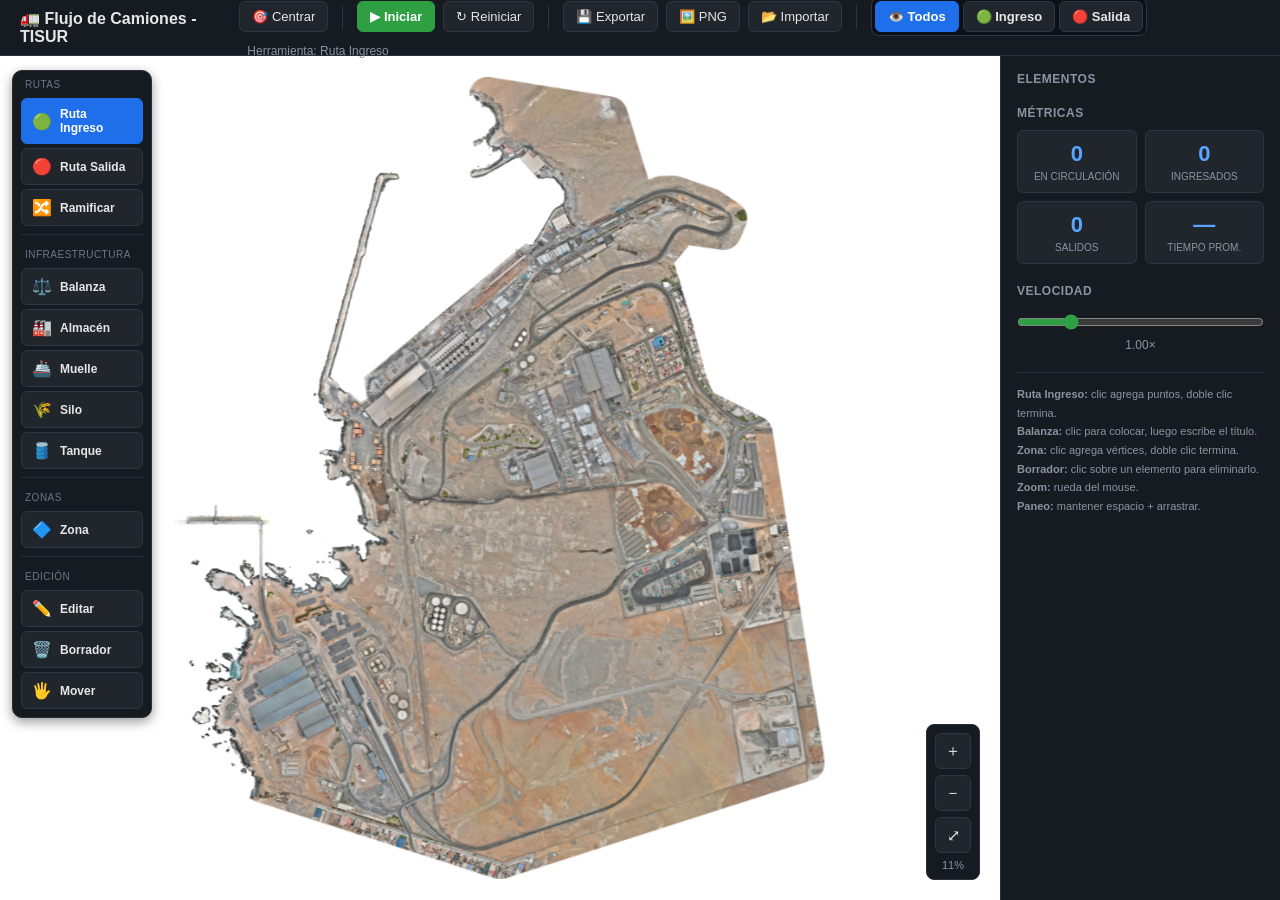
==== index.html @ d6eeb7cb "Add files via upload" ====
<!DOCTYPE html>
<html lang="es">
<head>
  <meta charset="UTF-8" />
  <title>Simulación Flujo de Camiones - TISUR</title>
  <link rel="stylesheet" href="style.css" />
</head>
<body>

  <!-- ==================== BARRA SUPERIOR ==================== -->
  <header class="barra">
    <h1>🚛 Flujo de Camiones - TISUR</h1>

    <div class="acciones">
      <button id="btn-reset-vista" title="Centrar vista">🎯 Centrar</button>
      <span class="sep"></span>
      <button id="btn-sim-play" class="primario">▶ Iniciar</button>
      <button id="btn-sim-reset">↻ Reiniciar</button>
      <span class="sep"></span>
      <button id="btn-exportar" title="Exportar a JSON">💾 Exportar</button>
      <button id="btn-exportar-png" title="Exportar como imagen PNG (calidad completa)">🖼️ PNG</button>
      <button id="btn-importar" title="Importar desde JSON">📂 Importar</button>
      <input type="file" id="input-importar" accept=".json" hidden />
      <span class="sep"></span>
      <div class="filtros-rutas">
        <button class="filtro-btn activo" data-filtro="todos" title="Mostrar todas las rutas">
          👁️ Todos
        </button>
        <button class="filtro-btn" data-filtro="ingreso" title="Solo rutas de ingreso">
          🟢 Ingreso
        </button>
        <button class="filtro-btn" data-filtro="salida" title="Solo rutas de salida">
          🔴 Salida
        </button>
      </div>
      <span id="info-modo">Herramienta: Ruta Ingreso</span>
    </div>
  </header>

  <!-- ==================== PALETA IZQUIERDA ==================== -->
  <aside class="paleta" id="paleta">
    <div class="grupo-paleta">
      <div class="grupo-titulo">Rutas</div>
      <button class="herramienta activa" data-tool="ruta-ingreso" title="Dibujar ruta de ingreso">
        <span class="icono">🟢</span>
        <span class="nombre">Ruta Ingreso</span>
      </button>
      <button class="herramienta" data-tool="ruta-salida" title="Dibujar ruta de salida">
        <span class="icono">🔴</span>
        <span class="nombre">Ruta Salida</span>
      </button>
      <button class="herramienta" data-tool="ramificar" title="Ramificar ruta existente">
        <span class="icono">🔀</span>
        <span class="nombre">Ramificar</span>
      </button>
    </div>

    <div class="grupo-paleta">
      <div class="grupo-titulo">Infraestructura</div>
      <button class="herramienta" data-tool="balanza" title="Balanza de pesaje">
        <span class="icono">⚖️</span>
        <span class="nombre">Balanza</span>
      </button>
      <button class="herramienta" data-tool="almacen" title="Almacén">
        <span class="icono">🏭</span>
        <span class="nombre">Almacén</span>
      </button>
      <button class="herramienta" data-tool="muelle" title="Muelle">
        <span class="icono">🚢</span>
        <span class="nombre">Muelle</span>
      </button>
      <button class="herramienta" data-tool="silo" title="Silo">
        <span class="icono">🌾</span>
        <span class="nombre">Silo</span>
      </button>
      <button class="herramienta" data-tool="tanque" title="Tanque cilíndrico">
        <span class="icono">🛢️</span>
        <span class="nombre">Tanque</span>
      </button>
    </div>

    <div class="grupo-paleta">
      <div class="grupo-titulo">Zonas</div>
      <button class="herramienta" data-tool="zona" title="Dibujar zona (polígono)">
        <span class="icono">🔷</span>
        <span class="nombre">Zona</span>
      </button>
    </div>

    <div class="grupo-paleta">
      <div class="grupo-titulo">Edición</div>
      <button class="herramienta" data-tool="editar" title="Editar vértices">
        <span class="icono">✏️</span>
        <span class="nombre">Editar</span>
      </button>
      <button class="herramienta" data-tool="borrador" title="Borrar elemento">
        <span class="icono">🗑️</span>
        <span class="nombre">Borrador</span>
      </button>
      <button class="herramienta" data-tool="mover" title="Mover vista">
        <span class="icono">🖐️</span>
        <span class="nombre">Mover</span>
      </button>
    </div>
  </aside>

  <!-- ==================== ÁREA DE TRABAJO ==================== -->
  <main class="escenario" id="escenario">
    <div class="mundo" id="mundo">
      <img id="layout" src="layout.jpg" alt="Layout TISUR" draggable="false" />
      <svg id="capa-svg" xmlns="http://www.w3.org/2000/svg"></svg>
    </div>

    <div class="zoom-controles">
      <button id="zoom-in">＋</button>
      <button id="zoom-out">－</button>
      <button id="zoom-fit">⤢</button>
      <span id="zoom-nivel">100%</span>
    </div>
  </main>

  <!-- ==================== PANEL DERECHO ==================== -->
  <aside class="panel">
    <h2>Elementos</h2>
    <ul id="lista-elementos"></ul>

    <h2 style="margin-top:20px;">Métricas</h2>
    <div class="metricas">
      <div class="metrica">
        <span class="metrica-valor" id="m-en-circ">0</span>
        <span class="metrica-label">En circulación</span>
      </div>
      <div class="metrica">
        <span class="metrica-valor" id="m-ingresados">0</span>
        <span class="metrica-label">Ingresados</span>
      </div>
      <div class="metrica">
        <span class="metrica-valor" id="m-salidos">0</span>
        <span class="metrica-label">Salidos</span>
      </div>
      <div class="metrica">
        <span class="metrica-valor" id="m-tiempo">—</span>
        <span class="metrica-label">Tiempo prom.</span>
      </div>
    </div>

    <h2 style="margin-top:20px;">Velocidad</h2>
    <input type="range" id="slider-vel" min="0.25" max="4" step="0.25" value="1" />
    <span id="vel-label">1.00×</span>

    <p class="ayuda" id="ayuda-texto">
      <b>Ruta Ingreso:</b> clic agrega puntos, doble clic termina.<br>
      <b>Balanza:</b> clic para colocar, luego escribe el título.<br>
      <b>Zona:</b> clic agrega vértices, doble clic termina.<br>
      <b>Borrador:</b> clic sobre un elemento para eliminarlo.<br>
      <b>Zoom:</b> rueda del mouse.<br>
      <b>Paneo:</b> mantener espacio + arrastrar.
    </p>
  </aside>

  <!-- ==================== MODAL PARA TÍTULOS ==================== -->
  <div class="modal" id="modal">
    <div class="modal-contenido">
      <h3 id="modal-titulo">Título</h3>
      <input type="text" id="modal-input" placeholder="Escribe aquí..." />
      <div class="modal-botones">
        <button id="modal-cancelar">Cancelar</button>
        <button id="modal-aceptar" class="primario">Aceptar</button>
      </div>
    </div>
  </div>

  <script src="app.js"></script>
</body>
</html>
---- style.css ----
* { box-sizing: border-box; margin: 0; padding: 0; }

html, body {
  height: 100%;
  font-family: 'Segoe UI', Arial, sans-serif;
  background: #0e1116;
  color: #e6e6e6;
  overflow: hidden;
}

/* ============ BARRA SUPERIOR ============ */
.barra {
  position: fixed;
  top: 0; left: 0; right: 0;
  height: 56px;
  background: #161b22;
  display: flex;
  align-items: center;
  justify-content: space-between;
  padding: 0 20px;
  border-bottom: 1px solid #2a3038;
  z-index: 100;
}
.barra h1 { font-size: 16px; font-weight: 600; }
.acciones { display: flex; gap: 8px; align-items: center; flex-wrap: wrap; }
.acciones .sep { width: 1px; height: 24px; background: #30363d; margin: 0 6px; }
.acciones button {
  background: #21262d;
  color: #e6e6e6;
  border: 1px solid #30363d;
  padding: 7px 12px;
  border-radius: 6px;
  cursor: pointer;
  font-size: 13px;
  transition: .15s;
}
.acciones button:hover { background: #30363d; }
.acciones button.primario {
  background: #2ea043;
  border-color: #2ea043;
  color: #fff;
  font-weight: 600;
}
.acciones button.primario:hover { background: #3fb950; }
.acciones button.activo {
  background: #1f6feb;
  border-color: #1f6feb;
  color: #fff;
}
#info-modo {
  font-size: 12px;
  color: #8b949e;
  margin-left: 8px;
}

/* ============ PALETA IZQUIERDA ============ */
.paleta {
  position: fixed;
  top: 70px;
  left: 12px;
  width: 140px;
  background: #161b22;
  border: 1px solid #2a3038;
  border-radius: 10px;
  padding: 8px;
  display: flex;
  flex-direction: column;
  gap: 6px;
  z-index: 50;
  box-shadow: 0 4px 12px rgba(0,0,0,.4);
}
.herramienta {
  display: flex;
  align-items: center;
  gap: 8px;
  background: #21262d;
  border: 1px solid #30363d;
  color: #e6e6e6;
  padding: 8px 10px;
  border-radius: 6px;
  cursor: pointer;
  font-size: 12px;
  text-align: left;
  transition: .15s;
}
.herramienta:hover { background: #30363d; }
.herramienta.activa {
  background: #1f6feb;
  border-color: #1f6feb;
  color: #fff;
}
.herramienta .icono { font-size: 16px; }
.herramienta .nombre { font-weight: 600; }

/* ============ ESCENARIO ============ */
.escenario {
  position: fixed;
  top: 56px;
  left: 0;
  right: 280px;
  bottom: 0;
  overflow: hidden;
  background: #ffffff;
}
.escenario.modo-pan { cursor: grab; }
.escenario.modo-pan.arrastrando { cursor: grabbing; }
.escenario.modo-borrador { cursor: not-allowed; }
.escenario.modo-colocar { cursor: copy; }

.mundo {
  position: absolute;
  top: 0;
  left: 0;
  transform-origin: 0 0;
  will-change: transform;
}
#layout {
  display: block;
  user-select: none;
  pointer-events: none;
  max-width: none;
}
#capa-svg {
  position: absolute;
  top: 0;
  left: 0;
  overflow: visible;
}

/* ============ ZOOM ============ */
.zoom-controles {
  position: absolute;
  bottom: 20px;
  right: 20px;
  display: flex;
  flex-direction: column;
  gap: 6px;
  background: #161b22;
  border: 1px solid #2a3038;
  border-radius: 8px;
  padding: 8px;
  z-index: 5;
}
.zoom-controles button {
  width: 36px; height: 36px;
  background: #21262d;
  border: 1px solid #30363d;
  color: #e6e6e6;
  border-radius: 6px;
  cursor: pointer;
  font-size: 16px;
}
.zoom-controles button:hover { background: #30363d; }
#zoom-nivel { font-size: 11px; text-align: center; color: #8b949e; }

/* ============ PANEL DERECHO ============ */
.panel {
  position: fixed;
  top: 56px;
  right: 0;
  bottom: 0;
  width: 280px;
  background: #161b22;
  border-left: 1px solid #2a3038;
  padding: 16px;
  overflow-y: auto;
  z-index: 5;
}
.panel h2 {
  font-size: 12px;
  text-transform: uppercase;
  color: #8b949e;
  margin-bottom: 10px;
  letter-spacing: .5px;
}
#lista-elementos { list-style: none; }
#lista-elementos li {
  background: #21262d;
  border: 1px solid #30363d;
  padding: 8px 10px;
  border-radius: 6px;
  margin-bottom: 6px;
  font-size: 12px;
  display: flex;
  justify-content: space-between;
  align-items: center;
  gap: 6px;
}
#lista-elementos li .el-nombre {
  flex: 1;
  overflow: hidden;
  text-overflow: ellipsis;
  white-space: nowrap;
}
#lista-elementos li button {
  background: transparent;
  border: none;
  color: #f85149;
  cursor: pointer;
  font-size: 13px;
  padding: 2px 4px;
}
#lista-elementos li button:hover { background: #30363d; border-radius: 4px; }

.metricas {
  display: grid;
  grid-template-columns: 1fr 1fr;
  gap: 8px;
}
.metrica {
  background: #21262d;
  border: 1px solid #30363d;
  border-radius: 6px;
  padding: 10px;
  text-align: center;
}
.metrica-valor {
  display: block;
  font-size: 22px;
  font-weight: 700;
  color: #58a6ff;
}
.metrica-label {
  display: block;
  font-size: 10px;
  color: #8b949e;
  text-transform: uppercase;
  margin-top: 4px;
}

#slider-vel {
  width: 100%;
  margin-top: 6px;
  accent-color: #2ea043;
}
#vel-label {
  font-size: 12px;
  color: #8b949e;
  display: block;
  margin-top: 4px;
  text-align: center;
}

.ayuda {
  margin-top: 20px;
  font-size: 11px;
  color: #8b949e;
  line-height: 1.7;
  border-top: 1px solid #2a3038;
  padding-top: 12px;
}

/* ============ MODAL ============ */
.modal {
  position: fixed;
  inset: 0;
  background: rgba(0,0,0,.6);
  display: none;
  align-items: center;
  justify-content: center;
  z-index: 200;
}
.modal.visible { display: flex; }
.modal-contenido {
  background: #161b22;
  border: 1px solid #30363d;
  border-radius: 10px;
  padding: 20px;
  width: 360px;
  max-width: 90vw;
}
.modal-contenido h3 {
  font-size: 15px;
  margin-bottom: 12px;
}
.modal-contenido input {
  width: 100%;
  padding: 10px;
  background: #0d1117;
  border: 1px solid #30363d;
  border-radius: 6px;
  color: #e6e6e6;
  font-size: 14px;
}
.modal-contenido input:focus {
  outline: none;
  border-color: #1f6feb;
}
.modal-botones {
  display: flex;
  justify-content: flex-end;
  gap: 8px;
  margin-top: 16px;
}
.modal-botones button {
  padding: 8px 16px;
  border-radius: 6px;
  border: 1px solid #30363d;
  background: #21262d;
  color: #e6e6e6;
  cursor: pointer;
  font-size: 13px;
}
.modal-botones button.primario {
  background: #2ea043;
  border-color: #2ea043;
  color: #fff;
  font-weight: 600;
}

/* Camiones */
.camion { pointer-events: none; }

.escenario.modo-editar { cursor: default; }
.escenario.modo-editar circle[data-vertice] { cursor: grab; }
.escenario.modo-editar circle[data-vertice]:hover { cursor: grab; }
.escenario.modo-editar.arrastrando-vertice circle[data-vertice] { cursor: grabbing; }

/* Grupos de la paleta */
.grupo-paleta {
  display: flex;
  flex-direction: column;
  gap: 4px;
  padding-bottom: 8px;
  margin-bottom: 8px;
  border-bottom: 1px solid #2a3038;
}
.grupo-paleta:last-child {
  border-bottom: none;
  margin-bottom: 0;
  padding-bottom: 0;
}
.grupo-titulo {
  font-size: 10px;
  text-transform: uppercase;
  color: #6e7681;
  letter-spacing: 0.5px;
  margin-bottom: 4px;
  padding-left: 4px;
}


/* ============ FILTRO DE RUTAS ============ */
.filtros-rutas {
  display: flex;
  gap: 4px;
  background: #0d1117;
  border: 1px solid #30363d;
  border-radius: 8px;
  padding: 3px;
}
.filtro-btn {
  background: transparent;
  border: none;
  color: #8b949e;
  padding: 5px 10px;
  border-radius: 6px;
  cursor: pointer;
  font-size: 12px;
  font-weight: 600;
  transition: .15s;
  font-family: inherit;
}
.filtro-btn:hover {
  background: #21262d;
  color: #e6e6e6;
}
.filtro-btn.activo {
  background: #1f6feb;
  color: #fff;
}
.filtro-btn[data-filtro="ingreso"].activo {
  background: #2ea043;
  color: #fff;
}
.filtro-btn[data-filtro="salida"].activo {
  background: #991b1b;
  color: #fff;
}
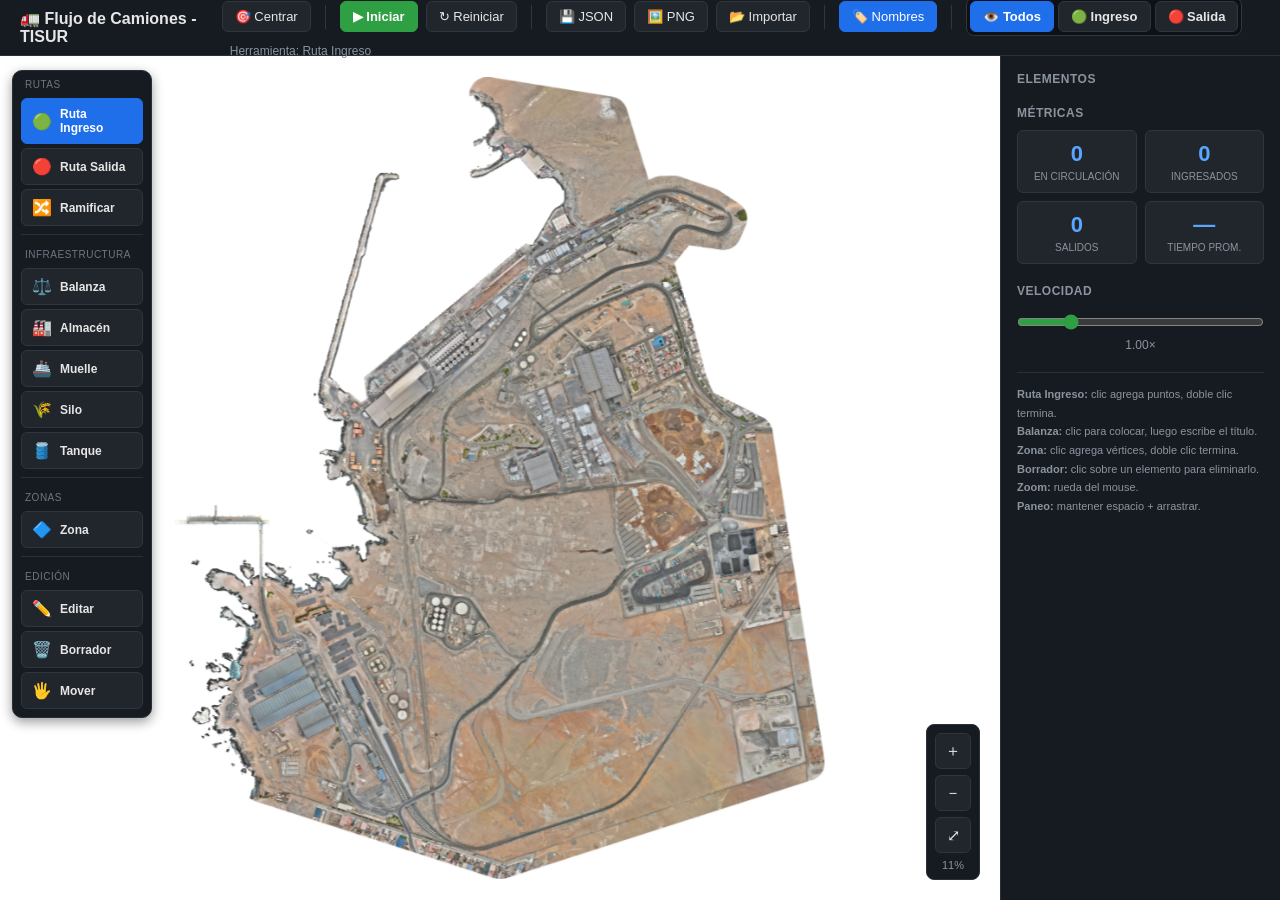
==== commit 703c1a99: "Add files via upload" ====
--- a/index.html
+++ b/index.html
@@ -17,10 +17,12 @@
       <button id="btn-sim-play" class="primario">▶ Iniciar</button>
       <button id="btn-sim-reset">↻ Reiniciar</button>
       <span class="sep"></span>
-      <button id="btn-exportar" title="Exportar a JSON">💾 Exportar</button>
+      <button id="btn-exportar" title="Exportar a JSON">💾 JSON</button>
       <button id="btn-exportar-png" title="Exportar como imagen PNG (calidad completa)">🖼️ PNG</button>
       <button id="btn-importar" title="Importar desde JSON">📂 Importar</button>
       <input type="file" id="input-importar" accept=".json" hidden />
+      <span class="sep"></span>
+      <button id="btn-toggle-nombres" class="activo" title="Mostrar u ocultar los nombres de las rutas">🏷️ Nombres</button>
       <span class="sep"></span>
       <div class="filtros-rutas">
         <button class="filtro-btn activo" data-filtro="todos" title="Mostrar todas las rutas">
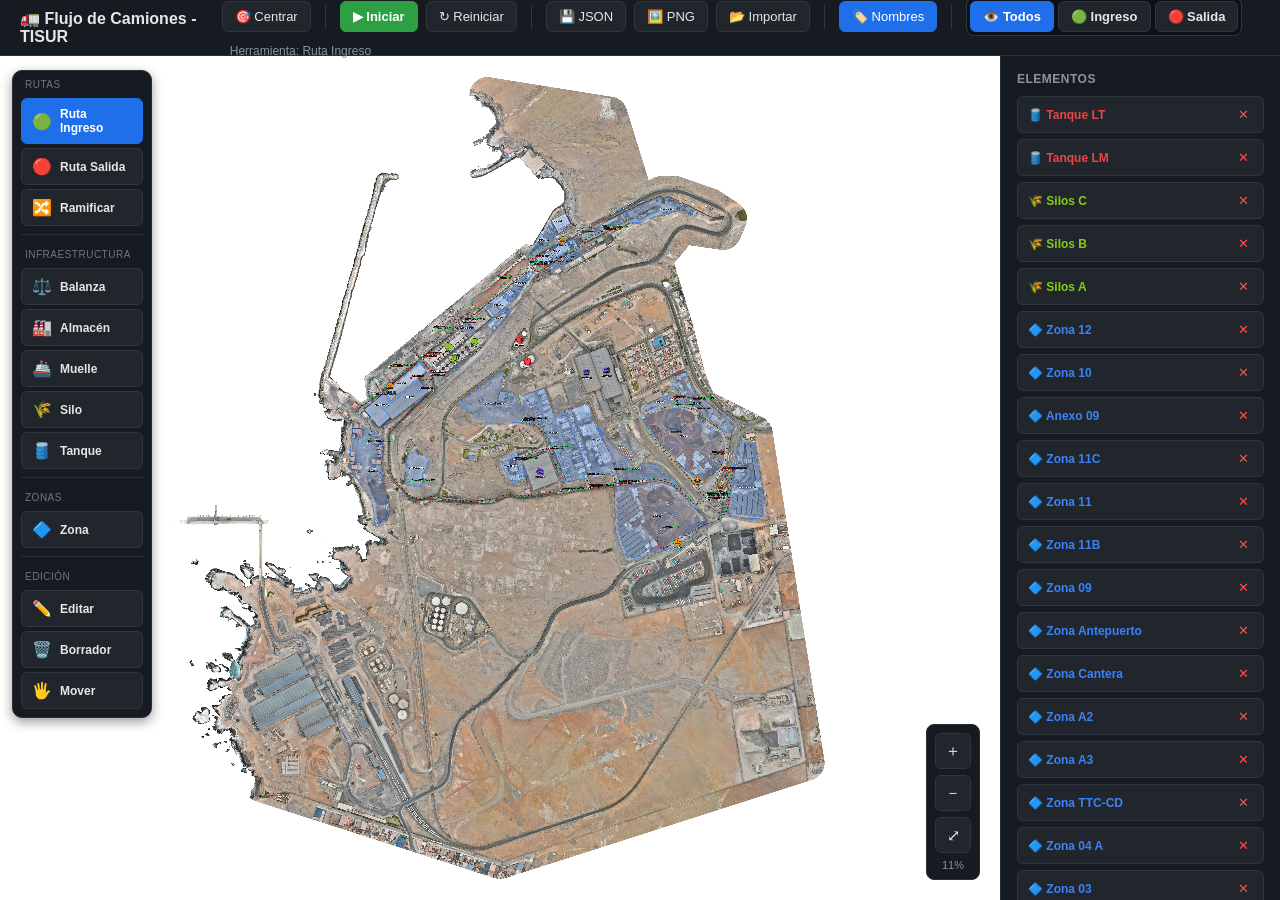
==== commit 5d0a36e5: "Add files via upload" ====
--- a/index.html
+++ b/index.html
@@ -2,6 +2,7 @@
 <html lang="es">
 <head>
   <meta charset="UTF-8" />
+  <meta name="viewport" content="width=device-width, initial-scale=1.0" />
   <title>Simulación Flujo de Camiones - TISUR</title>
   <link rel="stylesheet" href="style.css" />
 </head>
@@ -172,6 +173,16 @@
     </div>
   </div>
 
+  <!-- ==================== AVISO MÓVIL ==================== -->
+  <div id="aviso-movil">
+    <div class="aviso-contenido">
+      <h2>📱 Modo móvil</h2>
+      <p>Estás viendo la simulación desde un dispositivo táctil.</p>
+      <p>Puedes <b>ver</b> las rutas, zonas e infraestructura. Para <b>editar y dibujar</b> usa una computadora.</p>
+      <button id="cerrar-aviso-movil">Entendido</button>
+    </div>
+  </div>
+
   <script src="app.js"></script>
 </body>
 </html>
--- a/style.css
+++ b/style.css
@@ -376,4 +376,110 @@
 .filtro-btn[data-filtro="salida"].activo {
   background: #991b1b;
   color: #fff;
+}
+
+
+/* ============ RESPONSIVE MÓVIL ============ */
+@media (max-width: 900px) {
+  /* Ocultar paleta y panel */
+  .paleta {
+    display: none !important;
+  }
+  .panel {
+    display: none !important;
+  }
+
+  /* Escenario ocupa todo el ancho */
+  .escenario {
+    right: 0 !important;
+  }
+
+  /* Barra superior: compactar */
+  .barra {
+    height: auto;
+    min-height: 56px;
+    padding: 8px 10px;
+    flex-wrap: wrap;
+    gap: 6px;
+  }
+  .barra h1 {
+    font-size: 13px;
+    flex: 1 1 100%;
+  }
+  .acciones {
+    flex: 1 1 100%;
+    justify-content: flex-start;
+  }
+  .acciones button {
+    padding: 6px 8px;
+    font-size: 11px;
+  }
+  .acciones .sep {
+    display: none;
+  }
+  .filtros-rutas .filtro-btn {
+    padding: 4px 6px;
+    font-size: 11px;
+  }
+  #info-modo {
+    display: none;
+  }
+
+  /* Zoom controles más chicos */
+  .zoom-controles {
+    bottom: 10px;
+    right: 10px;
+    padding: 4px;
+  }
+  .zoom-controles button {
+    width: 32px;
+    height: 32px;
+    font-size: 14px;
+  }
+
+  /* Aviso */
+  #aviso-movil {
+    display: flex;
+  }
+}
+
+#aviso-movil {
+  position: fixed;
+  inset: 0;
+  background: rgba(0,0,0,.85);
+  display: none;
+  align-items: center;
+  justify-content: center;
+  z-index: 999;
+  padding: 20px;
+}
+.aviso-contenido {
+  background: #161b22;
+  border: 1px solid #30363d;
+  border-radius: 12px;
+  padding: 24px;
+  max-width: 400px;
+  text-align: center;
+}
+.aviso-contenido h2 {
+  font-size: 18px;
+  margin-bottom: 12px;
+}
+.aviso-contenido p {
+  font-size: 13px;
+  color: #8b949e;
+  line-height: 1.6;
+  margin-bottom: 8px;
+}
+.aviso-contenido button {
+  margin-top: 16px;
+  background: #2ea043;
+  border: none;
+  color: #fff;
+  padding: 10px 20px;
+  border-radius: 8px;
+  cursor: pointer;
+  font-size: 14px;
+  font-weight: 600;
+  font-family: inherit;
 }
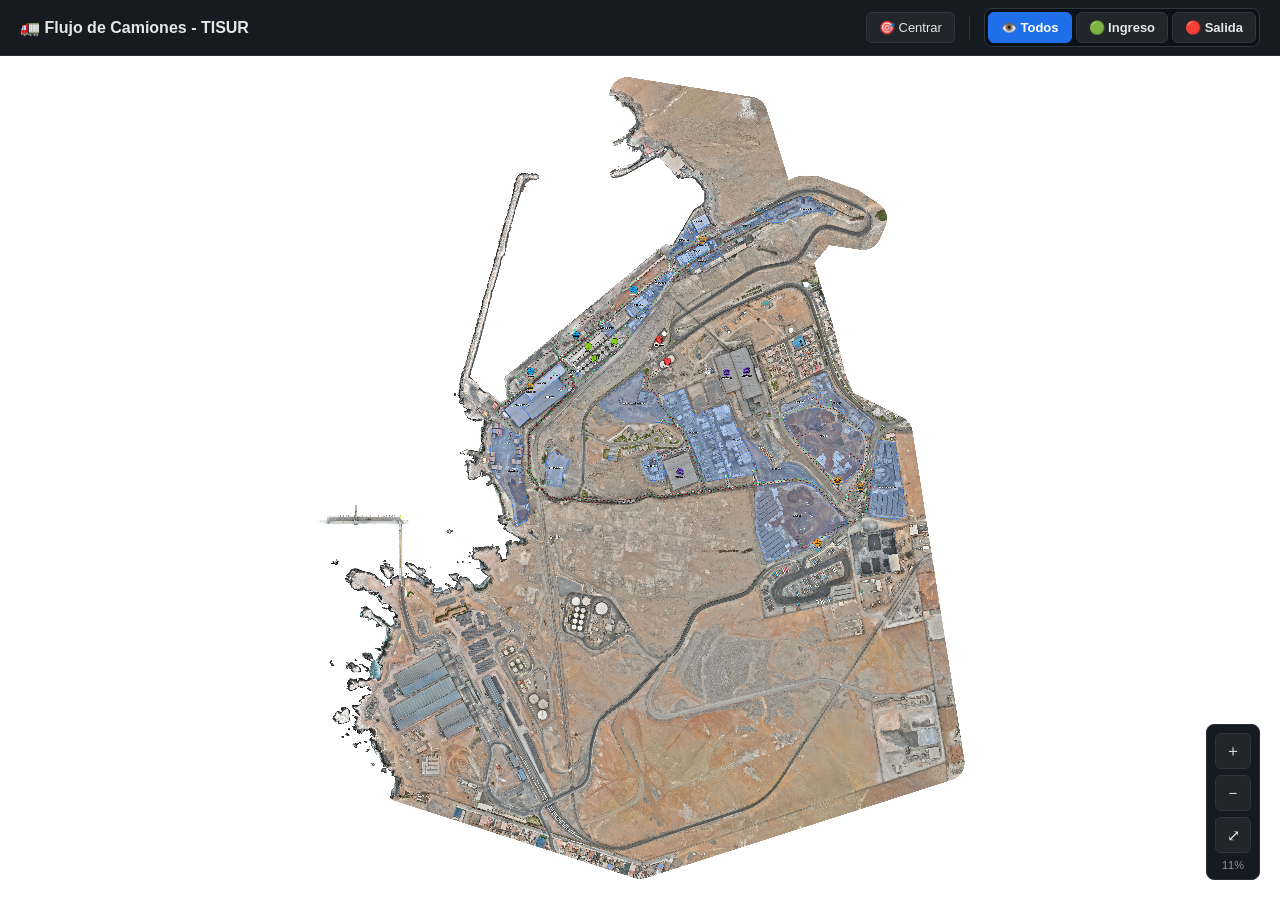
==== commit 21d63630: "Rename view.html to index.html" ====
--- a/index.html
+++ b/index.html
@@ -3,8 +3,17 @@
 <head>
   <meta charset="UTF-8" />
   <meta name="viewport" content="width=device-width, initial-scale=1.0" />
-  <title>Simulación Flujo de Camiones - TISUR</title>
+  <title>Flujo de Camiones - TISUR</title>
   <link rel="stylesheet" href="style.css" />
+  <style>
+    /* Modo vista: ocultar paleta y panel */
+    .paleta, .panel { display: none !important; }
+    .escenario { right: 0 !important; }
+
+    /* Ocultar botones que ya no aplican */
+    #btn-sim-play, #btn-sim-reset, #btn-toggle-nombres { display: none !important; }
+    #info-modo { display: none !important; }
+  </style>
 </head>
 <body>
 
@@ -14,16 +23,6 @@
 
     <div class="acciones">
       <button id="btn-reset-vista" title="Centrar vista">🎯 Centrar</button>
-      <span class="sep"></span>
-      <button id="btn-sim-play" class="primario">▶ Iniciar</button>
-      <button id="btn-sim-reset">↻ Reiniciar</button>
-      <span class="sep"></span>
-      <button id="btn-exportar" title="Exportar a JSON">💾 JSON</button>
-      <button id="btn-exportar-png" title="Exportar como imagen PNG (calidad completa)">🖼️ PNG</button>
-      <button id="btn-importar" title="Importar desde JSON">📂 Importar</button>
-      <input type="file" id="input-importar" accept=".json" hidden />
-      <span class="sep"></span>
-      <button id="btn-toggle-nombres" class="activo" title="Mostrar u ocultar los nombres de las rutas">🏷️ Nombres</button>
       <span class="sep"></span>
       <div class="filtros-rutas">
         <button class="filtro-btn activo" data-filtro="todos" title="Mostrar todas las rutas">
@@ -36,76 +35,8 @@
           🔴 Salida
         </button>
       </div>
-      <span id="info-modo">Herramienta: Ruta Ingreso</span>
     </div>
   </header>
-
-  <!-- ==================== PALETA IZQUIERDA ==================== -->
-  <aside class="paleta" id="paleta">
-    <div class="grupo-paleta">
-      <div class="grupo-titulo">Rutas</div>
-      <button class="herramienta activa" data-tool="ruta-ingreso" title="Dibujar ruta de ingreso">
-        <span class="icono">🟢</span>
-        <span class="nombre">Ruta Ingreso</span>
-      </button>
-      <button class="herramienta" data-tool="ruta-salida" title="Dibujar ruta de salida">
-        <span class="icono">🔴</span>
-        <span class="nombre">Ruta Salida</span>
-      </button>
-      <button class="herramienta" data-tool="ramificar" title="Ramificar ruta existente">
-        <span class="icono">🔀</span>
-        <span class="nombre">Ramificar</span>
-      </button>
-    </div>
-
-    <div class="grupo-paleta">
-      <div class="grupo-titulo">Infraestructura</div>
-      <button class="herramienta" data-tool="balanza" title="Balanza de pesaje">
-        <span class="icono">⚖️</span>
-        <span class="nombre">Balanza</span>
-      </button>
-      <button class="herramienta" data-tool="almacen" title="Almacén">
-        <span class="icono">🏭</span>
-        <span class="nombre">Almacén</span>
-      </button>
-      <button class="herramienta" data-tool="muelle" title="Muelle">
-        <span class="icono">🚢</span>
-        <span class="nombre">Muelle</span>
-      </button>
-      <button class="herramienta" data-tool="silo" title="Silo">
-        <span class="icono">🌾</span>
-        <span class="nombre">Silo</span>
-      </button>
-      <button class="herramienta" data-tool="tanque" title="Tanque cilíndrico">
-        <span class="icono">🛢️</span>
-        <span class="nombre">Tanque</span>
-      </button>
-    </div>
-
-    <div class="grupo-paleta">
-      <div class="grupo-titulo">Zonas</div>
-      <button class="herramienta" data-tool="zona" title="Dibujar zona (polígono)">
-        <span class="icono">🔷</span>
-        <span class="nombre">Zona</span>
-      </button>
-    </div>
-
-    <div class="grupo-paleta">
-      <div class="grupo-titulo">Edición</div>
-      <button class="herramienta" data-tool="editar" title="Editar vértices">
-        <span class="icono">✏️</span>
-        <span class="nombre">Editar</span>
-      </button>
-      <button class="herramienta" data-tool="borrador" title="Borrar elemento">
-        <span class="icono">🗑️</span>
-        <span class="nombre">Borrador</span>
-      </button>
-      <button class="herramienta" data-tool="mover" title="Mover vista">
-        <span class="icono">🖐️</span>
-        <span class="nombre">Mover</span>
-      </button>
-    </div>
-  </aside>
 
   <!-- ==================== ÁREA DE TRABAJO ==================== -->
   <main class="escenario" id="escenario">
@@ -122,67 +53,6 @@
     </div>
   </main>
 
-  <!-- ==================== PANEL DERECHO ==================== -->
-  <aside class="panel">
-    <h2>Elementos</h2>
-    <ul id="lista-elementos"></ul>
-
-    <h2 style="margin-top:20px;">Métricas</h2>
-    <div class="metricas">
-      <div class="metrica">
-        <span class="metrica-valor" id="m-en-circ">0</span>
-        <span class="metrica-label">En circulación</span>
-      </div>
-      <div class="metrica">
-        <span class="metrica-valor" id="m-ingresados">0</span>
-        <span class="metrica-label">Ingresados</span>
-      </div>
-      <div class="metrica">
-        <span class="metrica-valor" id="m-salidos">0</span>
-        <span class="metrica-label">Salidos</span>
-      </div>
-      <div class="metrica">
-        <span class="metrica-valor" id="m-tiempo">—</span>
-        <span class="metrica-label">Tiempo prom.</span>
-      </div>
-    </div>
-
-    <h2 style="margin-top:20px;">Velocidad</h2>
-    <input type="range" id="slider-vel" min="0.25" max="4" step="0.25" value="1" />
-    <span id="vel-label">1.00×</span>
-
-    <p class="ayuda" id="ayuda-texto">
-      <b>Ruta Ingreso:</b> clic agrega puntos, doble clic termina.<br>
-      <b>Balanza:</b> clic para colocar, luego escribe el título.<br>
-      <b>Zona:</b> clic agrega vértices, doble clic termina.<br>
-      <b>Borrador:</b> clic sobre un elemento para eliminarlo.<br>
-      <b>Zoom:</b> rueda del mouse.<br>
-      <b>Paneo:</b> mantener espacio + arrastrar.
-    </p>
-  </aside>
-
-  <!-- ==================== MODAL PARA TÍTULOS ==================== -->
-  <div class="modal" id="modal">
-    <div class="modal-contenido">
-      <h3 id="modal-titulo">Título</h3>
-      <input type="text" id="modal-input" placeholder="Escribe aquí..." />
-      <div class="modal-botones">
-        <button id="modal-cancelar">Cancelar</button>
-        <button id="modal-aceptar" class="primario">Aceptar</button>
-      </div>
-    </div>
-  </div>
-
-  <!-- ==================== AVISO MÓVIL ==================== -->
-  <div id="aviso-movil">
-    <div class="aviso-contenido">
-      <h2>📱 Modo móvil</h2>
-      <p>Estás viendo la simulación desde un dispositivo táctil.</p>
-      <p>Puedes <b>ver</b> las rutas, zonas e infraestructura. Para <b>editar y dibujar</b> usa una computadora.</p>
-      <button id="cerrar-aviso-movil">Entendido</button>
-    </div>
-  </div>
-
-  <script src="app.js"></script>
+  <script src="view.js"></script>
 </body>
-</html>+</html>
